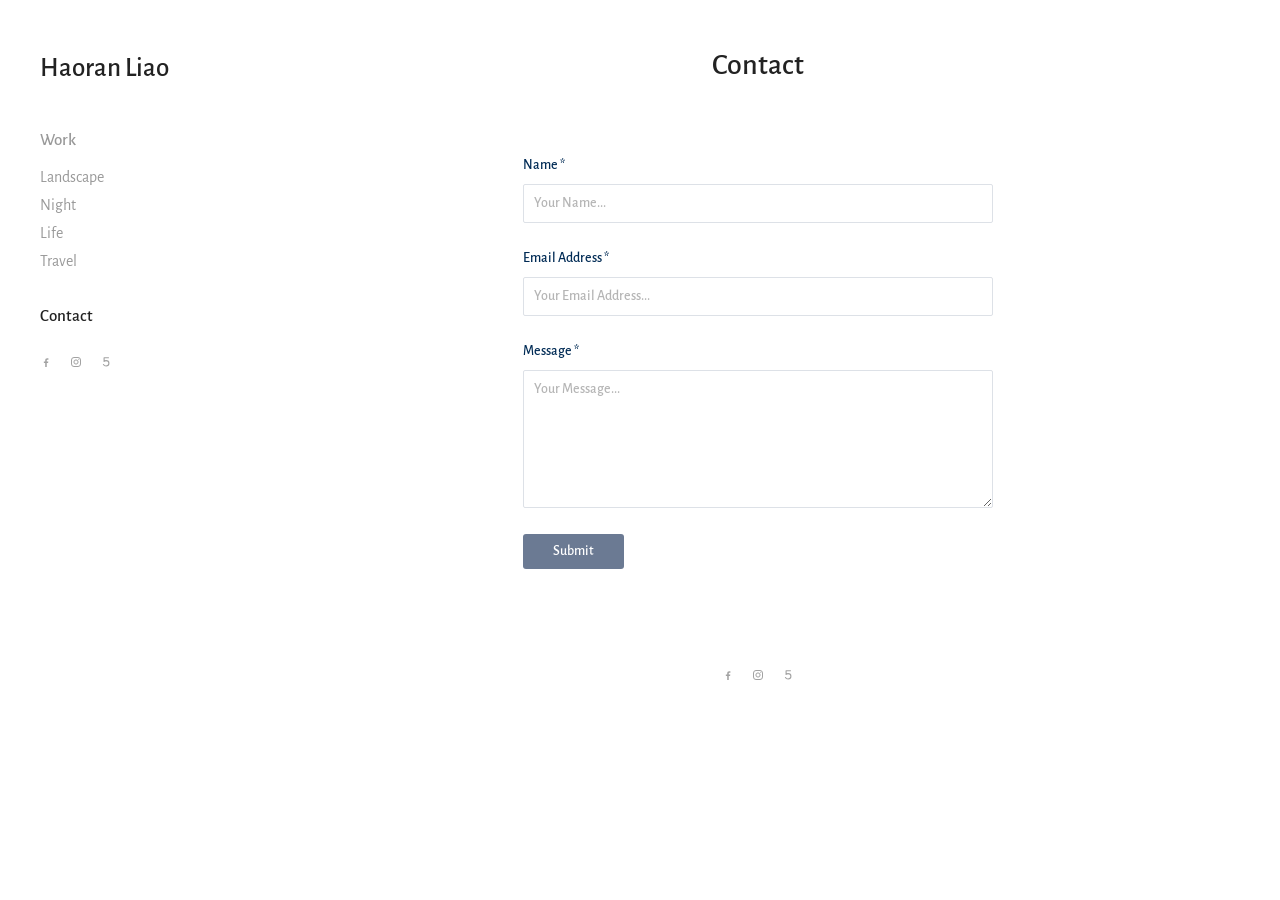
==== docs/contact/index.html @ f36d2037 "Photography site rebuilt from Adobe Portfolio Static site with sidebar nav, album cover grid, justif" ====
<!doctype html>
<html lang="en">
<head>
<meta charset="utf-8">
<meta name="viewport" content="width=device-width, initial-scale=1">
<title>Haoran Liao - Contact</title>
<link rel="preconnect" href="https://fonts.googleapis.com">
<link rel="preconnect" href="https://fonts.gstatic.com" crossorigin>
<link rel="stylesheet" href="https://fonts.googleapis.com/css2?family=Alegreya+Sans:ital,wght@0,400;0,500;0,700;1,400&display=swap">

<link rel="stylesheet" href="../assets/style.css">
</head>
<body data-no-download>
<div class="site">
  <aside class="sidebar">
    <a class="logo" href="../">Haoran Liao</a>
    <button class="menu-toggle" aria-label="Menu" aria-expanded="false"><span></span><span></span><span></span></button>
    <nav>
      <a class="nav-heading" href="../">Work</a>
      <ul><li><a href="../landscape/">Landscape</a></li><li><a href="../night/">Night</a></li><li><a href="../life/">Life</a></li><li><a href="../travel/">Travel</a></li></ul>
      <a class="nav-heading active" href="../contact/">Contact</a>
      <div class="social"><a href="https://www.facebook.com/haoranliao.gz.cn/" target="_blank" rel="noopener" aria-label="facebook"><img src="../assets/icons/facebook.svg" alt="" width="12" height="12"></a><a href="https://www.instagram.com/haoran_liao/" target="_blank" rel="noopener" aria-label="instagram"><img src="../assets/icons/instagram.svg" alt="" width="12" height="12"></a><a href="https://500px.com/p/haoranliao?view=photos" target="_blank" rel="noopener" aria-label="500px"><img src="../assets/icons/500px.svg" alt="" width="12" height="12"></a></div>
    </nav>
  </aside>
  <main>
<section class="contact">
      <h1>Contact</h1>
      <form class="contact-form" data-email="haoranliao2@gmail.com">
        <label>Name <span>*</span><input name="name" required placeholder="Your Name..."></label>
        <label>Email Address <span>*</span><input name="email" type="email" required placeholder="Your Email Address..."></label>
        <label>Message <span>*</span><textarea name="message" rows="6" required placeholder="Your Message..."></textarea></label>
        <button type="submit">Submit</button>
        <p class="form-status" role="status"></p>
      </form>
    </section>
    <footer><div class="social"><a href="https://www.facebook.com/haoranliao.gz.cn/" target="_blank" rel="noopener" aria-label="facebook"><img src="../assets/icons/facebook.svg" alt="" width="12" height="12"></a><a href="https://www.instagram.com/haoran_liao/" target="_blank" rel="noopener" aria-label="instagram"><img src="../assets/icons/instagram.svg" alt="" width="12" height="12"></a><a href="https://500px.com/p/haoranliao?view=photos" target="_blank" rel="noopener" aria-label="500px"><img src="../assets/icons/500px.svg" alt="" width="12" height="12"></a></div></footer>
  </main>
</div>
<button class="back-to-top" aria-label="Back to top">
  <svg viewBox="0 0 24 24" width="18" height="18" fill="none" stroke="currentColor" stroke-width="1.5"><path d="M12 20V4M5 11l7-7 7 7"/></svg>
</button>
<script type="module" src="../assets/site.js"></script>
</body>
</html>
---- docs/assets/style.css ----
/* Layout and look modelled on the old Adobe Portfolio site (lhr.myportfolio.com). */
:root {
  --font: "Alegreya Sans", "Helvetica Neue", Arial, sans-serif;
  --text: #222;
  --muted: #999;
  --accent: #012b55;         /* "You may also like", contact labels */
  --button: #6b7a93;
  --border: #dde1e7;
  --bg: #fff;
  --sidebar-width: 236px;
  --gutter: 40px;
  --gap: 8px;                /* space between album photos */
  --cover-gap: 4px;          /* space between album covers */
}

* { box-sizing: border-box; }
html { -webkit-text-size-adjust: 100%; }
body {
  margin: 0;
  background: var(--bg);
  color: var(--text);
  font-family: var(--font);
  font-size: 16px;
  line-height: 1.4;
}
a { color: inherit; text-decoration: none; }
img { display: block; max-width: 100%; height: auto; }

.site {
  display: flex;
  align-items: flex-start;
  min-height: 100vh;
  padding: 0 var(--gutter);
}

/* ---------- sidebar ---------- */
.sidebar {
  flex: 0 0 var(--sidebar-width);
  padding: 52px 24px 40px 0;
}
.logo { display: block; font-size: 27px; font-weight: 500; line-height: 1.2; margin-bottom: 46px; }
.sidebar nav { display: flex; flex-direction: column; align-items: flex-start; }
.nav-heading { font-size: 17px; font-weight: 500; color: var(--muted); line-height: 20px; transition: color .2s; }
.nav-heading.active, .nav-heading:hover { color: var(--text); }
.sidebar ul { list-style: none; margin: 18px 0 26px; padding: 0; }
.sidebar li a { display: block; color: var(--muted); line-height: 18px; margin-bottom: 10px; transition: color .2s; }
.sidebar li a:hover { color: var(--text); }
.sidebar li a.active { color: var(--text); font-weight: 500; }
.sidebar .social { margin-top: 30px; }
.menu-toggle { display: none; }

.social { display: flex; gap: 18px; align-items: center; }
.social a { opacity: .9; transition: opacity .2s; }
.social a:hover { opacity: .5; }

/* ---------- main ---------- */
main { flex: 1; min-width: 0; max-width: 1200px; }

.covers { display: grid; grid-template-columns: repeat(2, 1fr); gap: var(--cover-gap); }
.cover { position: relative; display: block; overflow: hidden; background: #f3f3f3; }
.cover img { width: 100%; aspect-ratio: 1200 / 676; object-fit: cover; transition: opacity .3s; }
.cover-hover { position: absolute; inset: 0; opacity: 0; transition: opacity .4s; }
.cover:hover .cover-hover, .cover:focus-visible .cover-hover { opacity: 1; }

.gallery { display: grid; grid-template-columns: repeat(3, 1fr); gap: var(--gap); }
.gallery a { display: block; overflow: hidden; background: #f3f3f3; cursor: zoom-in; }
.gallery img { width: 100%; aspect-ratio: 3 / 2; object-fit: cover; transition: opacity .3s, transform .6s; }
.gallery a:hover img { opacity: .88; }
/* Set by site.js: rows of uncropped photos sharing one height, like Adobe Portfolio. */
.gallery.justified { display: flex; flex-wrap: wrap; }
.gallery.justified a { flex: none; }
.gallery.justified img { height: 100%; aspect-ratio: auto; }

.more { margin-top: 70px; }
.more h3 { margin: 0 0 38px; text-align: center; color: var(--accent); font-size: 24px; font-weight: 700; }
.covers-more { grid-template-columns: repeat(auto-fit, minmax(200px, 1fr)); }

footer { display: flex; justify-content: center; padding: 52px 0 60px; }

.empty { color: var(--muted); padding: 60px 0; }
.empty code { background: #f4f4f4; padding: 1px 5px; border-radius: 3px; font-size: 14px; }

/* ---------- contact ---------- */
.contact { max-width: 470px; margin: 0 auto; padding-top: 44px; }
.contact h1 { text-align: center; font-size: 30px; font-weight: 500; margin: 0 0 70px; }
.contact-form label { display: block; color: var(--accent); font-size: 14px; font-weight: 500; margin-bottom: 26px; }
.contact-form label span { color: var(--accent); }
.contact-form input, .contact-form textarea {
  display: block; width: 100%; margin-top: 8px; padding: 9px 10px;
  font: inherit; font-size: 14px; color: var(--text);
  border: 1px solid var(--border); border-radius: 2px; background: #fff;
}
.contact-form textarea { resize: vertical; min-height: 104px; }
.contact-form input:focus, .contact-form textarea:focus { outline: none; border-color: var(--button); }
.contact-form ::placeholder { color: #b5b5b5; }
.contact-form button {
  font: inherit; font-size: 14px; font-weight: 500; color: #fff; background: var(--button);
  border: 0; border-radius: 3px; padding: 8px 30px; cursor: pointer; transition: opacity .2s;
}
.contact-form button:hover { opacity: .85; }
.form-status { color: var(--muted); font-size: 14px; min-height: 1.4em; }

/* ---------- back to top ---------- */
.back-to-top {
  position: fixed; right: 40px; bottom: 40px; width: 40px; height: 40px;
  display: flex; align-items: center; justify-content: center;
  border: 0; border-radius: 2px; background: #f2f2f2; color: #888; cursor: pointer;
  opacity: 0; pointer-events: none; transition: opacity .3s, color .2s;
}
.back-to-top.visible { opacity: 1; pointer-events: auto; }
.back-to-top:hover { color: var(--text); }

/* ---------- lightbox (PhotoSwipe) on white, like the original ---------- */
.pswp {
  --pswp-bg: #fff;
  --pswp-placeholder-bg: #f3f3f3;
  --pswp-icon-color: #444;
  --pswp-icon-color-secondary: #fff;
  --pswp-icon-stroke-color: #fff;
  --pswp-icon-stroke-width: 1px;
  --pswp-preloader-color: rgba(0, 0, 0, .2);
}
.pswp__counter { color: #666; text-shadow: none; }

/* ---------- smaller screens ---------- */
@media (max-width: 1000px) {
  :root { --sidebar-width: 190px; --gutter: 28px; }
  .gallery { grid-template-columns: repeat(2, 1fr); }
}

@media (max-width: 720px) {
  :root { --gutter: 16px; --gap: 6px; }
  .site { display: block; }
  .sidebar {
    position: sticky; top: 0; z-index: 10; background: var(--bg);
    display: flex; flex-wrap: wrap; align-items: center; justify-content: space-between;
    padding: 18px 0 14px;
  }
  .logo { font-size: 22px; margin: 0; }
  .menu-toggle {
    display: flex; flex-direction: column; justify-content: center; gap: 5px;
    width: 36px; height: 36px; padding: 8px; border: 0; background: none; cursor: pointer;
  }
  .menu-toggle span { display: block; height: 1.5px; background: var(--text); transition: transform .25s, opacity .25s; }
  .menu-toggle[aria-expanded="true"] span:nth-child(1) { transform: translateY(6.5px) rotate(45deg); }
  .menu-toggle[aria-expanded="true"] span:nth-child(2) { opacity: 0; }
  .menu-toggle[aria-expanded="true"] span:nth-child(3) { transform: translateY(-6.5px) rotate(-45deg); }
  .sidebar nav { display: none; flex-basis: 100%; padding: 22px 0 10px; }
  .sidebar.open nav { display: flex; }
  .covers { grid-template-columns: 1fr; }
  .more { margin-top: 50px; }
  .contact { padding-top: 16px; }
  .contact h1 { margin-bottom: 36px; }
  .back-to-top { right: 16px; bottom: 16px; }
}
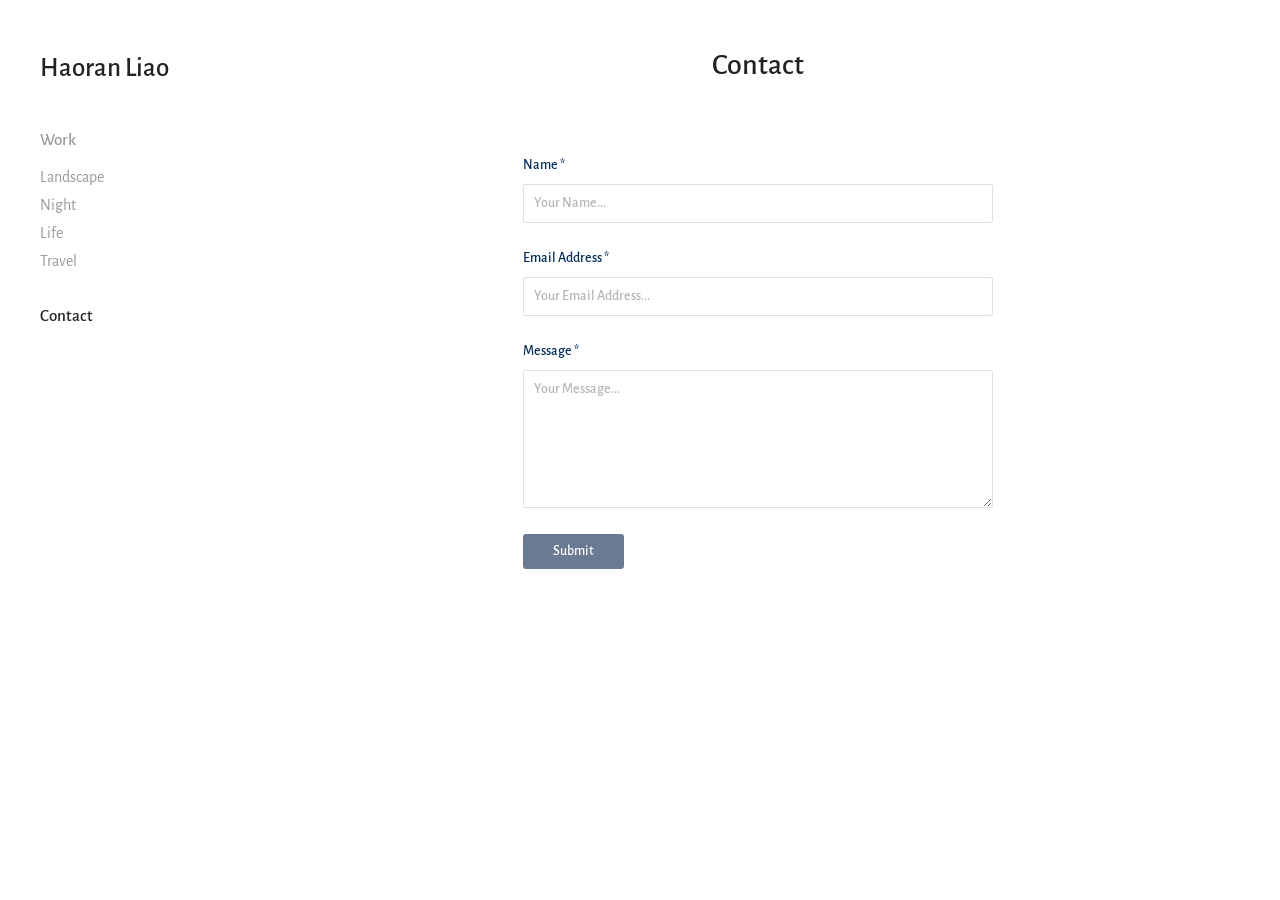
==== commit 6dce8da7: "Remove Facebook, Instagram and 500px links Co-Authored-By: Claude Opus 5.5 <noreply@anthropic.com>" ====
--- a/docs/contact/index.html
+++ b/docs/contact/index.html
@@ -19,7 +19,7 @@
       <a class="nav-heading" href="../">Work</a>
       <ul><li><a href="../landscape/">Landscape</a></li><li><a href="../night/">Night</a></li><li><a href="../life/">Life</a></li><li><a href="../travel/">Travel</a></li></ul>
       <a class="nav-heading active" href="../contact/">Contact</a>
-      <div class="social"><a href="https://www.facebook.com/haoranliao.gz.cn/" target="_blank" rel="noopener" aria-label="facebook"><img src="../assets/icons/facebook.svg" alt="" width="12" height="12"></a><a href="https://www.instagram.com/haoran_liao/" target="_blank" rel="noopener" aria-label="instagram"><img src="../assets/icons/instagram.svg" alt="" width="12" height="12"></a><a href="https://500px.com/p/haoranliao?view=photos" target="_blank" rel="noopener" aria-label="500px"><img src="../assets/icons/500px.svg" alt="" width="12" height="12"></a></div>
+      
     </nav>
   </aside>
   <main>
@@ -33,7 +33,7 @@
         <p class="form-status" role="status"></p>
       </form>
     </section>
-    <footer><div class="social"><a href="https://www.facebook.com/haoranliao.gz.cn/" target="_blank" rel="noopener" aria-label="facebook"><img src="../assets/icons/facebook.svg" alt="" width="12" height="12"></a><a href="https://www.instagram.com/haoran_liao/" target="_blank" rel="noopener" aria-label="instagram"><img src="../assets/icons/instagram.svg" alt="" width="12" height="12"></a><a href="https://500px.com/p/haoranliao?view=photos" target="_blank" rel="noopener" aria-label="500px"><img src="../assets/icons/500px.svg" alt="" width="12" height="12"></a></div></footer>
+    <footer></footer>
   </main>
 </div>
 <button class="back-to-top" aria-label="Back to top">
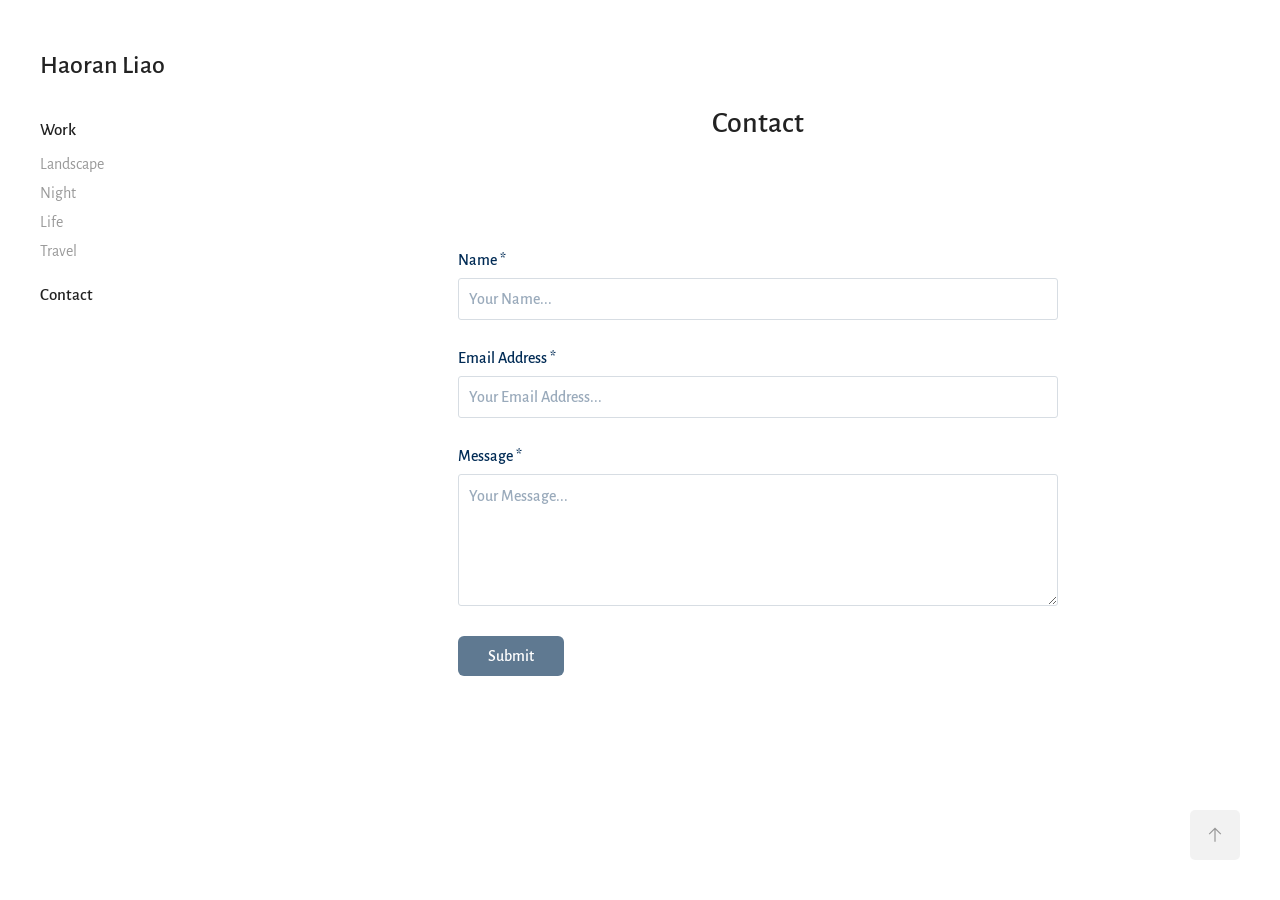
==== commit 8838edb0: "Match Adobe Portfolio layout more closely - Gallery rows use Adobe's method with per-album row heigh" ====
--- a/docs/contact/index.html
+++ b/docs/contact/index.html
@@ -16,7 +16,7 @@
     <a class="logo" href="../">Haoran Liao</a>
     <button class="menu-toggle" aria-label="Menu" aria-expanded="false"><span></span><span></span><span></span></button>
     <nav>
-      <a class="nav-heading" href="../">Work</a>
+      <a class="nav-heading active" href="../">Work</a>
       <ul><li><a href="../landscape/">Landscape</a></li><li><a href="../night/">Night</a></li><li><a href="../life/">Life</a></li><li><a href="../travel/">Travel</a></li></ul>
       <a class="nav-heading active" href="../contact/">Contact</a>
       
@@ -37,7 +37,7 @@
   </main>
 </div>
 <button class="back-to-top" aria-label="Back to top">
-  <svg viewBox="0 0 24 24" width="18" height="18" fill="none" stroke="currentColor" stroke-width="1.5"><path d="M12 20V4M5 11l7-7 7 7"/></svg>
+  <svg viewBox="0 0 24 24" width="20" height="20" fill="none" stroke="currentColor" stroke-width="1.5"><path d="M12 20V4M5 11l7-7 7 7"/></svg>
 </button>
 <script type="module" src="../assets/site.js"></script>
 </body>
--- a/docs/assets/style.css
+++ b/docs/assets/style.css
@@ -4,13 +4,13 @@
   --text: #222;
   --muted: #999;
   --accent: #012b55;         /* "You may also like", contact labels */
-  --button: #6b7a93;
+  --button: #5f7991;
   --border: #dde1e7;
   --bg: #fff;
   --sidebar-width: 236px;
   --gutter: 40px;
   --gap: 8px;                /* space between album photos */
-  --cover-gap: 4px;          /* space between album covers */
+  --cover-gap: 1px 2px;      /* space between album covers (rows, columns) */
 }
 
 * { box-sizing: border-box; }
@@ -36,14 +36,14 @@
 /* ---------- sidebar ---------- */
 .sidebar {
   flex: 0 0 var(--sidebar-width);
-  padding: 52px 24px 40px 0;
+  padding: 48px 24px 40px 0;
 }
-.logo { display: block; font-size: 27px; font-weight: 500; line-height: 1.2; margin-bottom: 46px; }
+.logo { display: block; font-size: 26px; font-weight: 500; line-height: 34px; margin-bottom: 37px; }
 .sidebar nav { display: flex; flex-direction: column; align-items: flex-start; }
-.nav-heading { font-size: 17px; font-weight: 500; color: var(--muted); line-height: 20px; transition: color .2s; }
+.nav-heading { font-size: 17px; font-weight: 500; color: var(--muted); line-height: 22px; transition: color .2s; }
 .nav-heading.active, .nav-heading:hover { color: var(--text); }
-.sidebar ul { list-style: none; margin: 18px 0 26px; padding: 0; }
-.sidebar li a { display: block; color: var(--muted); line-height: 18px; margin-bottom: 10px; transition: color .2s; }
+.sidebar ul { list-style: none; margin: 13px 0 14px; padding: 0; }
+.sidebar li a { display: block; color: var(--muted); line-height: 21px; margin-bottom: 8px; transition: color .2s; }
 .sidebar li a:hover { color: var(--text); }
 .sidebar li a.active { color: var(--text); font-weight: 500; }
 .sidebar .social { margin-top: 30px; }
@@ -56,7 +56,7 @@
 /* ---------- main ---------- */
 main { flex: 1; min-width: 0; max-width: 1200px; }
 
-.covers { display: grid; grid-template-columns: repeat(2, 1fr); gap: var(--cover-gap); }
+.covers { display: grid; grid-template-columns: repeat(2, 1fr); gap: var(--cover-gap); margin: 0 -1px; }
 .cover { position: relative; display: block; overflow: hidden; background: #f3f3f3; }
 .cover img { width: 100%; aspect-ratio: 1200 / 676; object-fit: cover; transition: opacity .3s; }
 .cover-hover { position: absolute; inset: 0; opacity: 0; transition: opacity .4s; }
@@ -71,43 +71,41 @@
 .gallery.justified a { flex: none; }
 .gallery.justified img { height: 100%; aspect-ratio: auto; }
 
-.more { margin-top: 70px; }
-.more h3 { margin: 0 0 38px; text-align: center; color: var(--accent); font-size: 24px; font-weight: 700; }
-.covers-more { grid-template-columns: repeat(auto-fit, minmax(200px, 1fr)); }
+.more { margin-top: 77px; }
+.more h3 { margin: 0 0 39px; text-align: center; color: var(--accent); font-size: 24px; font-weight: 700; line-height: 24px; }
+.main-covers { margin-top: 3px; }
 
-footer { display: flex; justify-content: center; padding: 52px 0 60px; }
+footer { min-height: 172px; }
 
 .empty { color: var(--muted); padding: 60px 0; }
 .empty code { background: #f4f4f4; padding: 1px 5px; border-radius: 3px; font-size: 14px; }
 
 /* ---------- contact ---------- */
-.contact { max-width: 470px; margin: 0 auto; padding-top: 44px; }
-.contact h1 { text-align: center; font-size: 30px; font-weight: 500; margin: 0 0 70px; }
-.contact-form label { display: block; color: var(--accent); font-size: 14px; font-weight: 500; margin-bottom: 26px; }
-.contact-form label span { color: var(--accent); }
+.contact { max-width: 600px; margin: 0 auto; padding-top: 100px; }
+.contact h1 { text-align: center; font-size: 30px; font-weight: 500; line-height: 47px; margin: 0 0 105px; }
+.contact-form label { display: block; color: var(--accent); font-size: 16px; font-weight: 500; line-height: 16px; margin-bottom: 30px; }
 .contact-form input, .contact-form textarea {
-  display: block; width: 100%; margin-top: 8px; padding: 9px 10px;
-  font: inherit; font-size: 14px; color: var(--text);
-  border: 1px solid var(--border); border-radius: 2px; background: #fff;
+  display: block; width: 100%; height: 42px; margin-top: 10px; padding: 1px 10px;
+  font: inherit; font-size: 16px; color: var(--accent);
+  border: 1px solid #d7dde3; border-radius: 3px; background: #fff;
 }
-.contact-form textarea { resize: vertical; min-height: 104px; }
+.contact-form textarea { height: 132px; padding: 13px 10px; resize: vertical; }
 .contact-form input:focus, .contact-form textarea:focus { outline: none; border-color: var(--button); }
-.contact-form ::placeholder { color: #b5b5b5; }
+.contact-form ::placeholder { color: rgba(1, 43, 85, .4); }
 .contact-form button {
-  font: inherit; font-size: 14px; font-weight: 500; color: #fff; background: var(--button);
-  border: 0; border-radius: 3px; padding: 8px 30px; cursor: pointer; transition: opacity .2s;
+  height: 40px; padding: 0 30px; font: inherit; font-size: 16px; font-weight: 500; color: #fff;
+  background: var(--button); border: 0; border-radius: 6px; cursor: pointer; transition: opacity .2s;
 }
 .contact-form button:hover { opacity: .85; }
 .form-status { color: var(--muted); font-size: 14px; min-height: 1.4em; }
 
 /* ---------- back to top ---------- */
 .back-to-top {
-  position: fixed; right: 40px; bottom: 40px; width: 40px; height: 40px;
+  position: fixed; right: 40px; bottom: 40px; width: 50px; height: 50px;
   display: flex; align-items: center; justify-content: center;
-  border: 0; border-radius: 2px; background: #f2f2f2; color: #888; cursor: pointer;
-  opacity: 0; pointer-events: none; transition: opacity .3s, color .2s;
+  border: 0; border-radius: 5px; background: rgba(0, 0, 0, .05); color: var(--muted); cursor: pointer;
+  transition: color .2s;
 }
-.back-to-top.visible { opacity: 1; pointer-events: auto; }
 .back-to-top:hover { color: var(--text); }
 
 /* ---------- lightbox (PhotoSwipe) on white, like the original ---------- */
@@ -120,7 +118,8 @@
   --pswp-icon-stroke-width: 1px;
   --pswp-preloader-color: rgba(0, 0, 0, .2);
 }
-.pswp__counter { color: #666; text-shadow: none; }
+.pswp__button { transition: opacity .3s; }
+.pswp--idle .pswp__button { opacity: 0; }
 
 /* ---------- smaller screens ---------- */
 @media (max-width: 1000px) {
@@ -128,28 +127,39 @@
   .gallery { grid-template-columns: repeat(2, 1fr); }
 }
 
+/* Phones: header bar with a menu button, photos edge to edge, menu as a full-screen overlay (as on Adobe). */
 @media (max-width: 720px) {
-  :root { --gutter: 16px; --gap: 6px; }
-  .site { display: block; }
+  .site { display: block; padding: 0; }
   .sidebar {
-    position: sticky; top: 0; z-index: 10; background: var(--bg);
-    display: flex; flex-wrap: wrap; align-items: center; justify-content: space-between;
-    padding: 18px 0 14px;
+    display: flex; align-items: center; justify-content: space-between;
+    height: 82px; padding: 0 19px;
   }
-  .logo { font-size: 22px; margin: 0; }
+  .logo { position: relative; z-index: 21; font-size: 22px; line-height: 1.2; margin: 0; }
   .menu-toggle {
-    display: flex; flex-direction: column; justify-content: center; gap: 5px;
-    width: 36px; height: 36px; padding: 8px; border: 0; background: none; cursor: pointer;
+    position: relative; z-index: 21;
+    display: flex; flex-direction: column; justify-content: space-between;
+    width: 24px; height: 14px; padding: 0; border: 0; background: none; cursor: pointer;
   }
-  .menu-toggle span { display: block; height: 1.5px; background: var(--text); transition: transform .25s, opacity .25s; }
-  .menu-toggle[aria-expanded="true"] span:nth-child(1) { transform: translateY(6.5px) rotate(45deg); }
+  .menu-toggle::before { content: ""; position: absolute; inset: -30px -19px; } /* bigger tap area */
+  .menu-toggle span { display: block; height: 2px; background: var(--accent); transition: transform .25s, opacity .25s; }
+  .menu-toggle[aria-expanded="true"] span:nth-child(1) { transform: translateY(6px) rotate(45deg); }
   .menu-toggle[aria-expanded="true"] span:nth-child(2) { opacity: 0; }
-  .menu-toggle[aria-expanded="true"] span:nth-child(3) { transform: translateY(-6.5px) rotate(-45deg); }
-  .sidebar nav { display: none; flex-basis: 100%; padding: 22px 0 10px; }
-  .sidebar.open nav { display: flex; }
-  .covers { grid-template-columns: 1fr; }
+  .menu-toggle[aria-expanded="true"] span:nth-child(3) { transform: translateY(-6px) rotate(-45deg); }
+  .sidebar nav {
+    position: fixed; inset: 0; z-index: 20; background: var(--bg);
+    display: flex; flex-direction: column; align-items: center; justify-content: center;
+    opacity: 0; visibility: hidden; transition: opacity .25s, visibility .25s;
+  }
+  .sidebar.open nav { opacity: 1; visibility: visible; }
+  .nav-heading, .sidebar li a { font-size: 22px; line-height: 29px; }
+  .sidebar ul { margin: 33px 0; text-align: center; }
+  .sidebar li a { margin-bottom: 33px; }
+  .sidebar li:last-child a { margin-bottom: 0; }
+  .covers { grid-template-columns: 1fr; margin: 0; }
   .more { margin-top: 50px; }
-  .contact { padding-top: 16px; }
-  .contact h1 { margin-bottom: 36px; }
+  .more h3 { padding: 0 19px; }
+  .contact { padding: 16px 19px 0; }
+  .contact h1 { margin-bottom: 40px; }
+  .empty { padding: 60px 19px; }
   .back-to-top { right: 16px; bottom: 16px; }
 }
